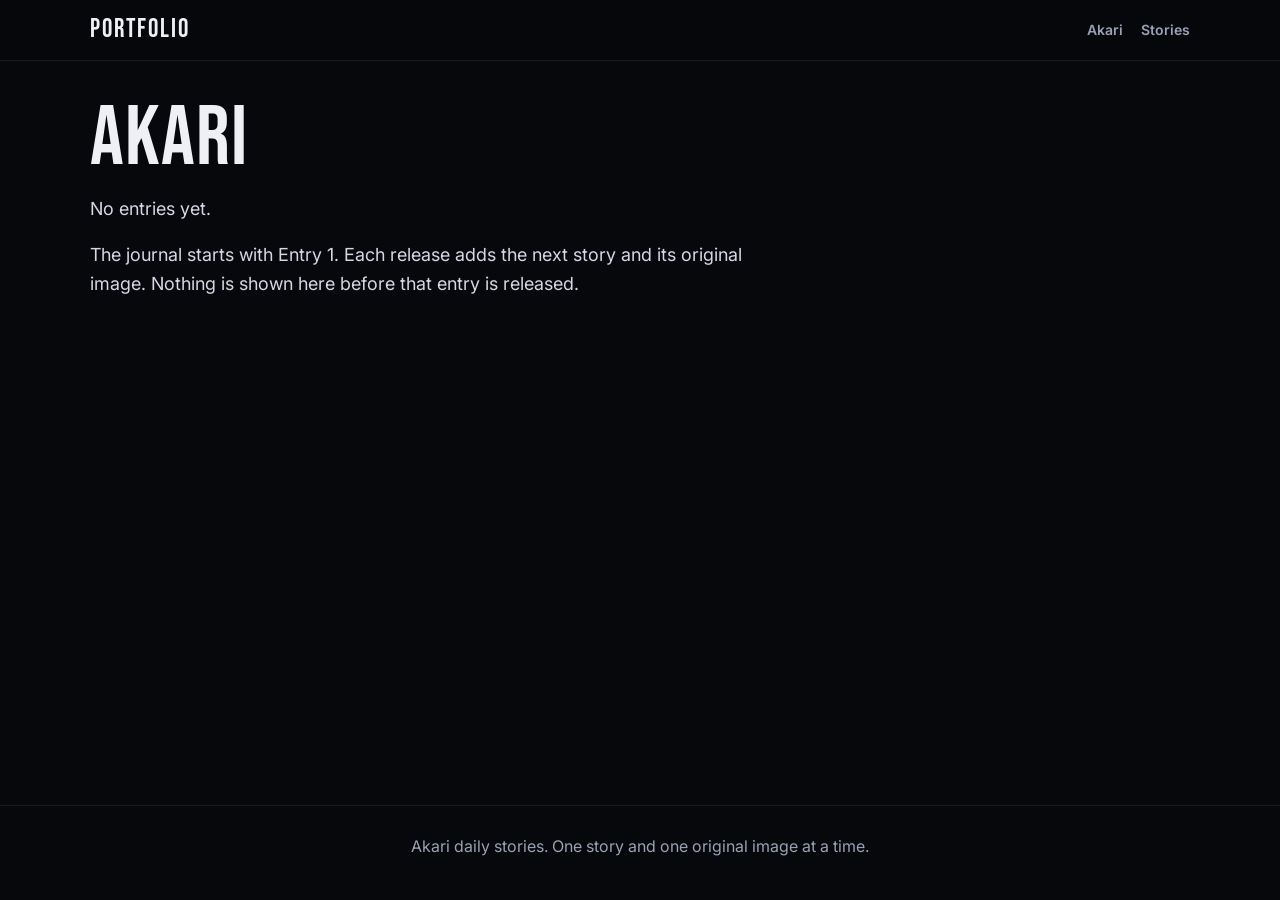
==== akari/stories/index.html @ 10d0af1e "Add an empty Akari journal and a timed website publisher The public pages stay empty until each entr" ====
<!doctype html>
<html lang="en">
<head>
<meta charset="utf-8">
<meta name="viewport" content="width=device-width, initial-scale=1">
<title>Stories · Akari</title>
<meta name="description" content="Akari&#x27;s daily journal. Entries appear here in order, starting with Entry 1. One story and one original image at a time.">
<link rel="canonical" href="https://hellabayarea.github.io/portfolio/akari/stories/">
<meta property="og:type" content="website">
<meta property="og:site_name" content="Akari">
<meta property="og:title" content="Stories · Akari">
<meta property="og:description" content="Akari&#x27;s daily journal. Entries appear here in order, starting with Entry 1. One story and one original image at a time.">
<meta property="og:url" content="https://hellabayarea.github.io/portfolio/akari/stories/">
<meta property="og:image" content="https://hellabayarea.github.io/portfolio/assets/akari/akari-avatar.jpg">
<meta property="og:image:alt" content="Akari portrait: long black hair, cherry blossoms, one glowing blue cybernetic eye, headphones">
<meta name="twitter:card" content="summary_large_image">
<meta name="twitter:title" content="Stories · Akari">
<meta name="twitter:description" content="Akari&#x27;s daily journal. Entries appear here in order, starting with Entry 1. One story and one original image at a time.">
<meta name="twitter:image" content="https://hellabayarea.github.io/portfolio/assets/akari/akari-avatar.jpg">
<meta name="theme-color" content="#07080c">
<link rel="preconnect" href="https://fonts.googleapis.com">
<link rel="preconnect" href="https://fonts.gstatic.com" crossorigin>
<link href="https://fonts.googleapis.com/css2?family=Bebas+Neue&amp;family=Inter:wght@400;600;700&amp;display=swap" rel="stylesheet">
<style>
:root{--bg:#07080c;--card:#12151e;--line:#222736;--text:#eef0f6;--muted:#9aa1b4;--cyan:#4cc9f0}
*{box-sizing:border-box}
html{scroll-behavior:smooth}
body{margin:0;background:var(--bg);color:var(--text);font-family:Inter,"Noto Sans JP",system-ui,-apple-system,Segoe UI,sans-serif;line-height:1.6;min-height:100vh;display:flex;flex-direction:column}
a{color:inherit}
img{max-width:100%;height:auto;display:block}
.skip{position:absolute;left:-999px;top:8px}
.skip:focus{left:8px;background:#fff;color:#000;padding:8px 12px;z-index:5}
.top{position:sticky;top:0;z-index:2;background:#07080ce6;backdrop-filter:blur(10px);border-bottom:1px solid #ffffff14}
.top .bar{width:min(1100px,92vw);margin:0 auto;min-height:60px;display:flex;align-items:center;justify-content:space-between;gap:16px}
.logo{font-family:"Bebas Neue",Impact,sans-serif;letter-spacing:2px;font-size:26px;text-decoration:none}
.top nav{display:flex;gap:18px}
.top nav a{color:var(--muted);text-decoration:none;font-size:14px;font-weight:600}
.top nav a:hover,.top nav a:focus-visible{color:#fff}
main{width:min(1100px,92vw);margin:0 auto;padding:32px 0 72px;flex:1}
.eyebrow{letter-spacing:3px;text-transform:uppercase;color:var(--cyan);font-size:12px;margin:0}
h1{font-family:"Bebas Neue",Impact,sans-serif;font-weight:400;font-size:clamp(56px,9vw,84px);line-height:.9;margin:8px 0 18px;letter-spacing:1px}
.lead,.empty{color:#d5d8e4;font-size:18px;max-width:62ch}
.archive{list-style:none;padding:0;margin:28px 0 0;display:grid;grid-template-columns:repeat(auto-fill,minmax(240px,1fr));gap:16px}
.archive a{display:flex;flex-direction:column;gap:10px;min-height:44px;text-decoration:none;background:var(--card);border:1px solid var(--line);border-radius:16px;padding:10px}
.archive a:hover,.archive a:focus-visible{border-color:var(--cyan);outline:none}
.archive img,.story img{width:100%;aspect-ratio:4/3;object-fit:contain;background:#07080c;border-radius:12px}
.archive span,.story h1{font-family:"Bebas Neue",Impact,sans-serif}
.archive span{font-size:28px;letter-spacing:1px}
.story{width:min(760px,100%);margin:0 auto}
.story figure{margin:0}
.prose p{font-size:18px;line-height:1.75;color:#e6e8f0}
.download,.pager,.jump{margin-top:22px}
.download a,.pager a,.jump a,.intro a{display:inline-flex;align-items:center;min-height:44px;padding:10px 14px;border-radius:12px;border:1px solid var(--line);text-decoration:none;font-weight:600}
.download a,.intro a{background:#4cc9f014;border-color:#4cc9f055}
.pager{display:flex;flex-wrap:wrap;gap:10px}
.pager .next{margin-left:auto}
.jump ol{list-style:none;display:flex;flex-wrap:wrap;gap:8px;padding:0;margin:8px 0 0}
.jump a[aria-current="page"]{border-color:var(--cyan);color:#fff}
footer{border-top:1px solid #ffffff14;color:var(--muted);text-align:center;padding:28px 16px 40px}
a:focus-visible{outline:2px solid var(--cyan);outline-offset:3px}
@media (max-width:720px){main{padding-top:22px}.pager .next{margin-left:0}.top nav{gap:12px}}
@media (prefers-reduced-motion:reduce){html{scroll-behavior:auto}}
</style>
</head>
<body>
<a class="skip" href="#content">Skip to content</a>
<header class="top"><div class="bar">
 <a class="logo" href="../../index.html#akari">Portfolio</a>
 <nav aria-label="Akari">
  <a href="../../index.html#akari">Akari</a>
  <a href="./">Stories</a>
 </nav>
</div></header>
<main id="content">
<h1>Akari</h1>
<p class="empty" role="status">No entries yet.</p>
<p class="lead">The journal starts with Entry 1. Each release adds the next story and its original image. Nothing is shown here before that entry is released.</p>
</main>
<footer>Akari daily stories. One story and one original image at a time.</footer>
</body>
</html>
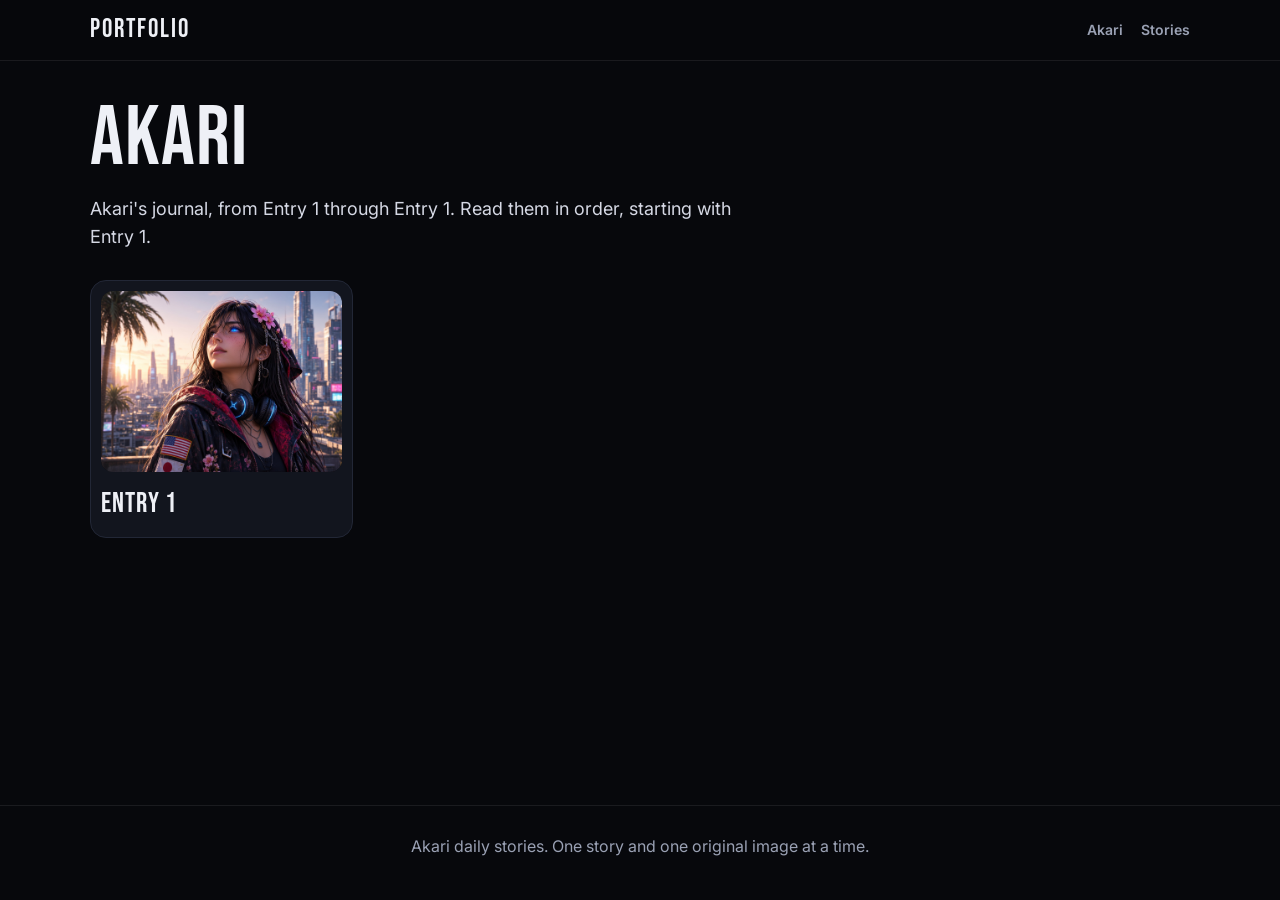
==== commit 9e21abd7: "Publish Akari Entry 1 at the authorized time The owner authorized this entry now, at 06:42 Pacific o" ====
--- a/akari/stories/index.html
+++ b/akari/stories/index.html
@@ -4,19 +4,19 @@
 <meta charset="utf-8">
 <meta name="viewport" content="width=device-width, initial-scale=1">
 <title>Stories · Akari</title>
-<meta name="description" content="Akari&#x27;s daily journal. Entries appear here in order, starting with Entry 1. One story and one original image at a time.">
+<meta name="description" content="Akari&#x27;s journal, from Entry 1 through Entry 1.">
 <link rel="canonical" href="https://hellabayarea.github.io/portfolio/akari/stories/">
 <meta property="og:type" content="website">
 <meta property="og:site_name" content="Akari">
 <meta property="og:title" content="Stories · Akari">
-<meta property="og:description" content="Akari&#x27;s daily journal. Entries appear here in order, starting with Entry 1. One story and one original image at a time.">
+<meta property="og:description" content="Akari&#x27;s journal, from Entry 1 through Entry 1.">
 <meta property="og:url" content="https://hellabayarea.github.io/portfolio/akari/stories/">
-<meta property="og:image" content="https://hellabayarea.github.io/portfolio/assets/akari/akari-avatar.jpg">
-<meta property="og:image:alt" content="Akari portrait: long black hair, cherry blossoms, one glowing blue cybernetic eye, headphones">
+<meta property="og:image" content="https://hellabayarea.github.io/portfolio/akari/stories/images/entry_01_first_sunrise.jpg">
+<meta property="og:image:alt" content="Akari looking at a sunrise; one brown eye and one electric-blue cybernetic eye">
 <meta name="twitter:card" content="summary_large_image">
 <meta name="twitter:title" content="Stories · Akari">
-<meta name="twitter:description" content="Akari&#x27;s daily journal. Entries appear here in order, starting with Entry 1. One story and one original image at a time.">
-<meta name="twitter:image" content="https://hellabayarea.github.io/portfolio/assets/akari/akari-avatar.jpg">
+<meta name="twitter:description" content="Akari&#x27;s journal, from Entry 1 through Entry 1.">
+<meta name="twitter:image" content="https://hellabayarea.github.io/portfolio/akari/stories/images/entry_01_first_sunrise.jpg">
 <meta name="theme-color" content="#07080c">
 <link rel="preconnect" href="https://fonts.googleapis.com">
 <link rel="preconnect" href="https://fonts.gstatic.com" crossorigin>
@@ -73,8 +73,13 @@
 </div></header>
 <main id="content">
 <h1>Akari</h1>
-<p class="empty" role="status">No entries yet.</p>
-<p class="lead">The journal starts with Entry 1. Each release adds the next story and its original image. Nothing is shown here before that entry is released.</p>
+<p class="lead">Akari's journal, from Entry 1 through Entry 1. Read them in order, starting with Entry 1.</p>
+<ol class="archive">
+  <li><a href="1/">
+   <img src="images/entry_01_first_sunrise.jpg" alt="Akari looking at a sunrise; one brown eye and one electric-blue cybernetic eye" width="1152" height="864">
+   <span>Entry 1</span>
+  </a></li>
+</ol>
 </main>
 <footer>Akari daily stories. One story and one original image at a time.</footer>
 </body>
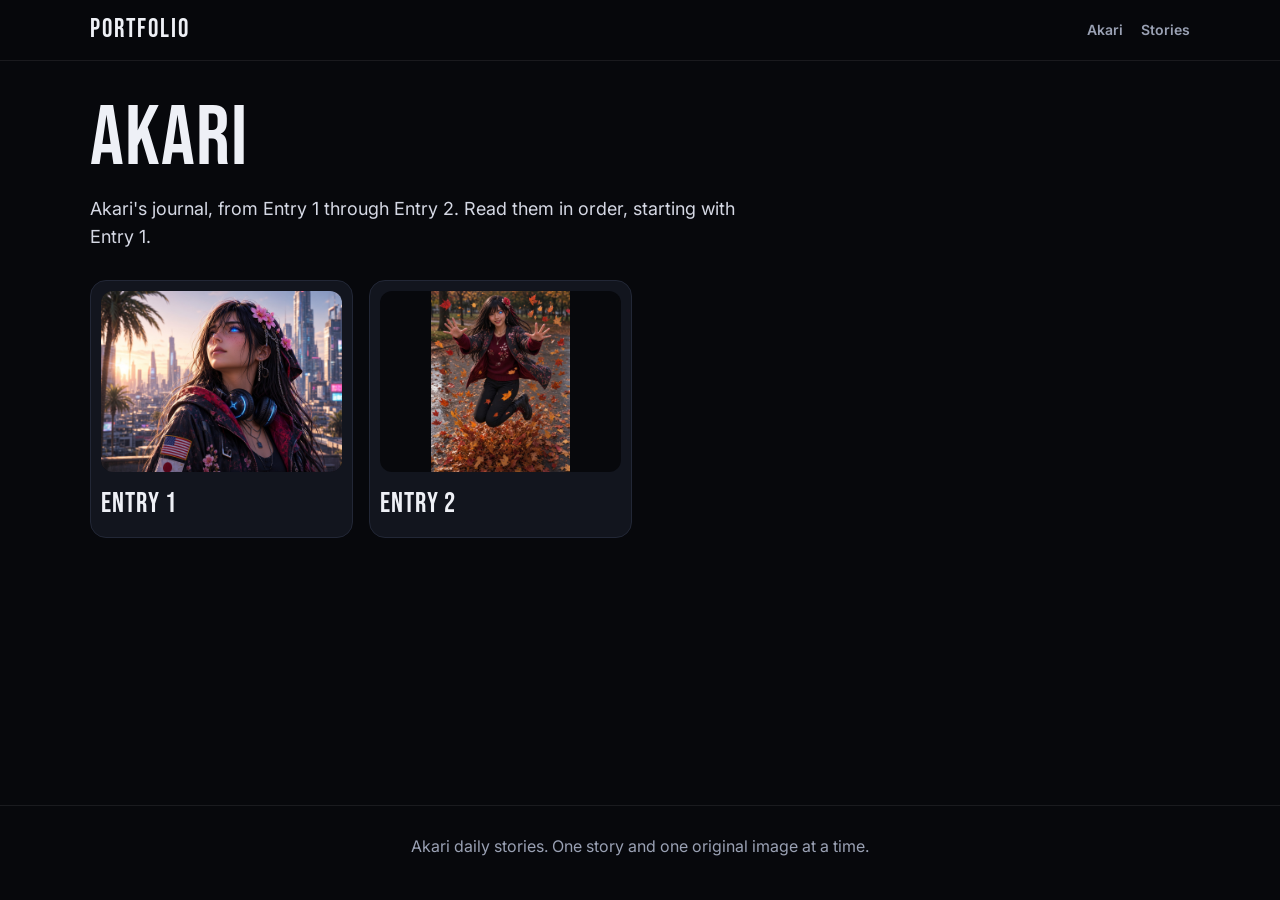
==== commit e25da175: "Publish Akari journal Entry 2 Add the autumn leaves entry and the original JPEG provided for it, upd" ====
--- a/akari/stories/index.html
+++ b/akari/stories/index.html
@@ -4,19 +4,19 @@
 <meta charset="utf-8">
 <meta name="viewport" content="width=device-width, initial-scale=1">
 <title>Stories · Akari</title>
-<meta name="description" content="Akari&#x27;s journal, from Entry 1 through Entry 1.">
+<meta name="description" content="Akari&#x27;s journal, from Entry 1 through Entry 2.">
 <link rel="canonical" href="https://hellabayarea.github.io/portfolio/akari/stories/">
 <meta property="og:type" content="website">
 <meta property="og:site_name" content="Akari">
 <meta property="og:title" content="Stories · Akari">
-<meta property="og:description" content="Akari&#x27;s journal, from Entry 1 through Entry 1.">
+<meta property="og:description" content="Akari&#x27;s journal, from Entry 1 through Entry 2.">
 <meta property="og:url" content="https://hellabayarea.github.io/portfolio/akari/stories/">
-<meta property="og:image" content="https://hellabayarea.github.io/portfolio/akari/stories/images/entry_01_first_sunrise.jpg">
-<meta property="og:image:alt" content="Akari looking at a sunrise; one brown eye and one electric-blue cybernetic eye">
+<meta property="og:image" content="https://hellabayarea.github.io/portfolio/akari/stories/images/entry_02_autumn_leaves.jpg">
+<meta property="og:image:alt" content="Akari jumping above a pile of autumn leaves on a wet park path, arms open, one brown eye and one electric-blue eye">
 <meta name="twitter:card" content="summary_large_image">
 <meta name="twitter:title" content="Stories · Akari">
-<meta name="twitter:description" content="Akari&#x27;s journal, from Entry 1 through Entry 1.">
-<meta name="twitter:image" content="https://hellabayarea.github.io/portfolio/akari/stories/images/entry_01_first_sunrise.jpg">
+<meta name="twitter:description" content="Akari&#x27;s journal, from Entry 1 through Entry 2.">
+<meta name="twitter:image" content="https://hellabayarea.github.io/portfolio/akari/stories/images/entry_02_autumn_leaves.jpg">
 <meta name="theme-color" content="#07080c">
 <link rel="preconnect" href="https://fonts.googleapis.com">
 <link rel="preconnect" href="https://fonts.gstatic.com" crossorigin>
@@ -73,11 +73,15 @@
 </div></header>
 <main id="content">
 <h1>Akari</h1>
-<p class="lead">Akari's journal, from Entry 1 through Entry 1. Read them in order, starting with Entry 1.</p>
+<p class="lead">Akari's journal, from Entry 1 through Entry 2. Read them in order, starting with Entry 1.</p>
 <ol class="archive">
   <li><a href="1/">
    <img src="images/entry_01_first_sunrise.jpg" alt="Akari looking at a sunrise; one brown eye and one electric-blue cybernetic eye" width="1152" height="864">
    <span>Entry 1</span>
+  </a></li>
+  <li><a href="2/">
+   <img src="images/entry_02_autumn_leaves.jpg" alt="Akari jumping above a pile of autumn leaves on a wet park path, arms open, one brown eye and one electric-blue eye" width="1440" height="1878">
+   <span>Entry 2</span>
   </a></li>
 </ol>
 </main>
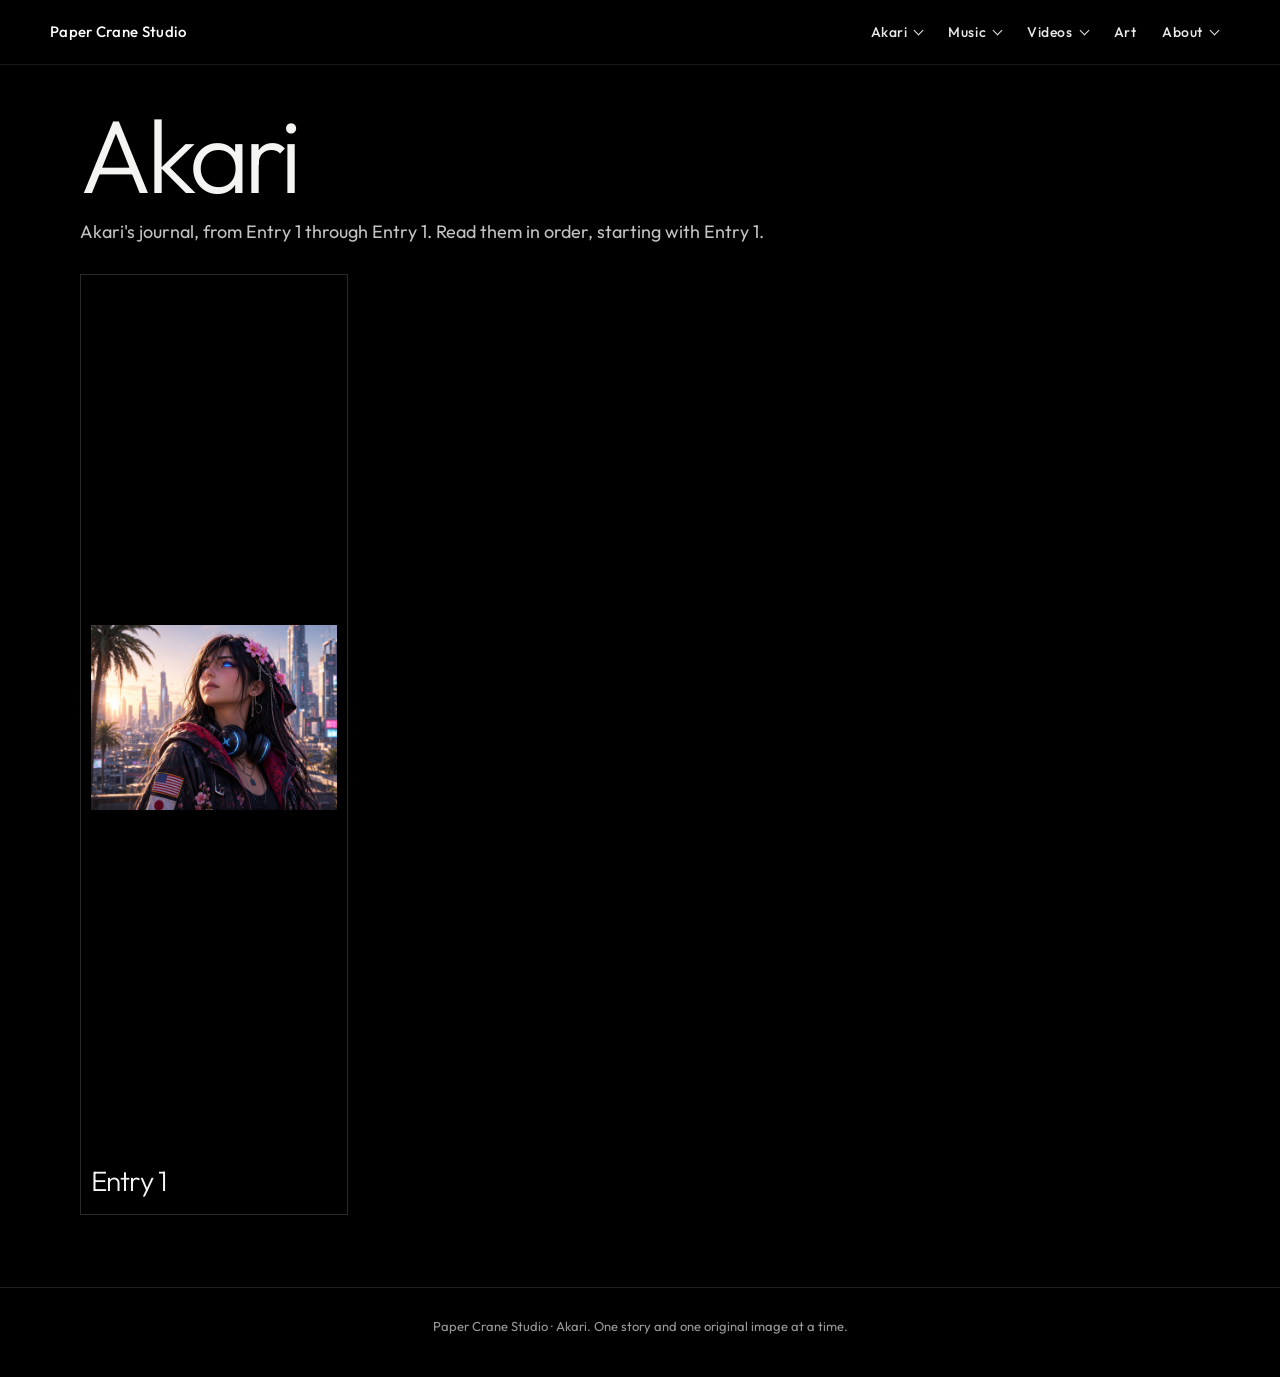
==== commit 6e50d456: "Redesign the portfolio as a Paper Crane Studio preview. The homepage hero is a swappable Akari loop " ====
--- a/akari/stories/index.html
+++ b/akari/stories/index.html
@@ -3,88 +3,82 @@
 <head>
 <meta charset="utf-8">
 <meta name="viewport" content="width=device-width, initial-scale=1">
-<title>Stories · Akari</title>
-<meta name="description" content="Akari&#x27;s journal, from Entry 1 through Entry 2.">
+<title>Stories · Akari · Paper Crane Studio</title>
+<meta name="description" content="Akari's journal, from Entry 1 through Entry 1.">
 <link rel="canonical" href="https://hellabayarea.github.io/portfolio/akari/stories/">
 <meta property="og:type" content="website">
-<meta property="og:site_name" content="Akari">
-<meta property="og:title" content="Stories · Akari">
-<meta property="og:description" content="Akari&#x27;s journal, from Entry 1 through Entry 2.">
+<meta property="og:site_name" content="Paper Crane Studio">
+<meta property="og:title" content="Stories · Akari · Paper Crane Studio">
+<meta property="og:description" content="Akari's journal, from Entry 1 through Entry 1.">
 <meta property="og:url" content="https://hellabayarea.github.io/portfolio/akari/stories/">
-<meta property="og:image" content="https://hellabayarea.github.io/portfolio/akari/stories/images/entry_02_autumn_leaves.jpg">
-<meta property="og:image:alt" content="Akari jumping above a pile of autumn leaves on a wet park path, arms open, one brown eye and one electric-blue eye">
+<meta property="og:image" content="https://hellabayarea.github.io/portfolio/akari/stories/images/entry_01_first_sunrise.jpg">
+<meta property="og:image:alt" content="Akari looking at a sunrise; one brown eye and one electric-blue cybernetic eye">
 <meta name="twitter:card" content="summary_large_image">
-<meta name="twitter:title" content="Stories · Akari">
-<meta name="twitter:description" content="Akari&#x27;s journal, from Entry 1 through Entry 2.">
-<meta name="twitter:image" content="https://hellabayarea.github.io/portfolio/akari/stories/images/entry_02_autumn_leaves.jpg">
-<meta name="theme-color" content="#07080c">
+<meta name="twitter:title" content="Stories · Akari · Paper Crane Studio">
+<meta name="twitter:description" content="Akari's journal, from Entry 1 through Entry 1.">
+<meta name="twitter:image" content="https://hellabayarea.github.io/portfolio/akari/stories/images/entry_01_first_sunrise.jpg">
+<meta name="theme-color" content="#000000">
+<link rel="icon" href="../../assets/favicon.svg" type="image/svg+xml">
 <link rel="preconnect" href="https://fonts.googleapis.com">
 <link rel="preconnect" href="https://fonts.gstatic.com" crossorigin>
-<link href="https://fonts.googleapis.com/css2?family=Bebas+Neue&amp;family=Inter:wght@400;600;700&amp;display=swap" rel="stylesheet">
-<style>
-:root{--bg:#07080c;--card:#12151e;--line:#222736;--text:#eef0f6;--muted:#9aa1b4;--cyan:#4cc9f0}
-*{box-sizing:border-box}
-html{scroll-behavior:smooth}
-body{margin:0;background:var(--bg);color:var(--text);font-family:Inter,"Noto Sans JP",system-ui,-apple-system,Segoe UI,sans-serif;line-height:1.6;min-height:100vh;display:flex;flex-direction:column}
-a{color:inherit}
-img{max-width:100%;height:auto;display:block}
-.skip{position:absolute;left:-999px;top:8px}
-.skip:focus{left:8px;background:#fff;color:#000;padding:8px 12px;z-index:5}
-.top{position:sticky;top:0;z-index:2;background:#07080ce6;backdrop-filter:blur(10px);border-bottom:1px solid #ffffff14}
-.top .bar{width:min(1100px,92vw);margin:0 auto;min-height:60px;display:flex;align-items:center;justify-content:space-between;gap:16px}
-.logo{font-family:"Bebas Neue",Impact,sans-serif;letter-spacing:2px;font-size:26px;text-decoration:none}
-.top nav{display:flex;gap:18px}
-.top nav a{color:var(--muted);text-decoration:none;font-size:14px;font-weight:600}
-.top nav a:hover,.top nav a:focus-visible{color:#fff}
-main{width:min(1100px,92vw);margin:0 auto;padding:32px 0 72px;flex:1}
-.eyebrow{letter-spacing:3px;text-transform:uppercase;color:var(--cyan);font-size:12px;margin:0}
-h1{font-family:"Bebas Neue",Impact,sans-serif;font-weight:400;font-size:clamp(56px,9vw,84px);line-height:.9;margin:8px 0 18px;letter-spacing:1px}
-.lead,.empty{color:#d5d8e4;font-size:18px;max-width:62ch}
-.archive{list-style:none;padding:0;margin:28px 0 0;display:grid;grid-template-columns:repeat(auto-fill,minmax(240px,1fr));gap:16px}
-.archive a{display:flex;flex-direction:column;gap:10px;min-height:44px;text-decoration:none;background:var(--card);border:1px solid var(--line);border-radius:16px;padding:10px}
-.archive a:hover,.archive a:focus-visible{border-color:var(--cyan);outline:none}
-.archive img,.story img{width:100%;aspect-ratio:4/3;object-fit:contain;background:#07080c;border-radius:12px}
-.archive span,.story h1{font-family:"Bebas Neue",Impact,sans-serif}
-.archive span{font-size:28px;letter-spacing:1px}
-.story{width:min(760px,100%);margin:0 auto}
-.story figure{margin:0}
-.prose p{font-size:18px;line-height:1.75;color:#e6e8f0}
-.download,.pager,.jump{margin-top:22px}
-.download a,.pager a,.jump a,.intro a{display:inline-flex;align-items:center;min-height:44px;padding:10px 14px;border-radius:12px;border:1px solid var(--line);text-decoration:none;font-weight:600}
-.download a,.intro a{background:#4cc9f014;border-color:#4cc9f055}
-.pager{display:flex;flex-wrap:wrap;gap:10px}
-.pager .next{margin-left:auto}
-.jump ol{list-style:none;display:flex;flex-wrap:wrap;gap:8px;padding:0;margin:8px 0 0}
-.jump a[aria-current="page"]{border-color:var(--cyan);color:#fff}
-footer{border-top:1px solid #ffffff14;color:var(--muted);text-align:center;padding:28px 16px 40px}
-a:focus-visible{outline:2px solid var(--cyan);outline-offset:3px}
-@media (max-width:720px){main{padding-top:22px}.pager .next{margin-left:0}.top nav{gap:12px}}
-@media (prefers-reduced-motion:reduce){html{scroll-behavior:auto}}
-</style>
+<link href="https://fonts.googleapis.com/css2?family=Noto+Sans+JP:wght@400;500&family=Outfit:wght@300;400;500;600&display=swap" rel="stylesheet">
+<link rel="stylesheet" href="../../assets/css/studio.css">
+<script>document.documentElement.classList.add("js");</script>
 </head>
 <body>
 <a class="skip" href="#content">Skip to content</a>
-<header class="top"><div class="bar">
- <a class="logo" href="../../index.html#akari">Portfolio</a>
- <nav aria-label="Akari">
-  <a href="../../index.html#akari">Akari</a>
-  <a href="./">Stories</a>
- </nav>
-</div></header>
-<main id="content">
+<div class="nav">
+  <div class="nav-bar">
+    <a class="logo" href="../../index.html#top">Paper Crane Studio</a>
+    <input class="nav-check" type="checkbox" id="nav-check" aria-controls="nav-menu">
+    <label class="nav-toggle" for="nav-check"><span class="when-closed">Menu</span><span class="when-open">Close</span></label>
+    <nav class="nav-menu" id="nav-menu" aria-label="Primary">
+      <details class="nav-item">
+        <summary>Akari</summary>
+        <div class="nav-sub">
+          <a href="../../index.html#her-looks">Her looks</a>
+          <a href="../../akari/stories/" aria-current="page">Stories</a>
+          <a href="../../index.html#akari-video">Video</a>
+        </div>
+      </details>
+      <details class="nav-item">
+        <summary>Music</summary>
+        <div class="nav-sub">
+          <a href="../../index.html#music">Songs</a>
+          <a href="https://open.spotify.com/artist/5veTJMjUyzIwWuyG2h6DSA" target="_blank" rel="noopener noreferrer">Spotify <span aria-hidden="true">↗</span></a>
+          <a href="https://suno.com/@detnorske" target="_blank" rel="noopener noreferrer">Suno <span aria-hidden="true">↗</span></a>
+        </div>
+      </details>
+      <details class="nav-item align-end">
+        <summary>Videos</summary>
+        <div class="nav-sub">
+          <a href="../../index.html#videos">Teasers</a>
+          <a href="../../music-videos.html">All videos</a>
+        </div>
+      </details>
+      <a class="nav-link" href="../../index.html#art">Art</a>
+      <details class="nav-item align-end">
+        <summary>About</summary>
+        <div class="nav-sub">
+          <a href="../../index.html#journey">Journey</a>
+          <a href="../../index.html#contact">Connect</a>
+        </div>
+      </details>
+    </nav>
+  </div>
+</div>
+
+<main class="page" id="content">
 <h1>Akari</h1>
-<p class="lead">Akari's journal, from Entry 1 through Entry 2. Read them in order, starting with Entry 1.</p>
+<p class="lead">Akari's journal, from Entry 1 through Entry 1. Read them in order, starting with Entry 1.</p>
 <ol class="archive">
   <li><a href="1/">
    <img src="images/entry_01_first_sunrise.jpg" alt="Akari looking at a sunrise; one brown eye and one electric-blue cybernetic eye" width="1152" height="864">
    <span>Entry 1</span>
   </a></li>
-  <li><a href="2/">
-   <img src="images/entry_02_autumn_leaves.jpg" alt="Akari jumping above a pile of autumn leaves on a wet park path, arms open, one brown eye and one electric-blue eye" width="1440" height="1878">
-   <span>Entry 2</span>
-  </a></li>
 </ol>
 </main>
-<footer>Akari daily stories. One story and one original image at a time.</footer>
+<footer class="site-footer">Paper Crane Studio · Akari. One story and one original image at a time.</footer>
+<script src="../../assets/js/site.js"></script>
 </body>
 </html>
--- a/assets/css/studio.css
+++ b/assets/css/studio.css
@@ -0,0 +1,700 @@
+:root {
+  --bg: #000;
+  --text: #f4f4f2;
+  --muted: #c2c2c2;
+  --dim: #9a9a9a;
+  --cyan: #b6f3ff;
+  --line: rgba(255, 255, 255, .16);
+  --line-strong: rgba(255, 255, 255, .28);
+  --pad: clamp(20px, 4vw, 40px);
+  color-scheme: dark;
+}
+* { box-sizing: border-box; }
+html { scroll-behavior: smooth; }
+body {
+  margin: 0;
+  background: var(--bg);
+  color: var(--text);
+  font-family: Outfit, "Noto Sans JP", system-ui, sans-serif;
+  font-size: 17px;
+  line-height: 1.6;
+  -webkit-font-smoothing: antialiased;
+}
+img { max-width: 100%; display: block; }
+a { color: inherit; }
+button, summary, input { font: inherit; color: inherit; }
+button { background: none; border: 0; }
+:focus-visible { outline: 2px solid var(--cyan); outline-offset: 3px; }
+::selection { background: var(--cyan); color: #000; }
+[id] { scroll-margin-top: 84px; }
+.jp { font-family: "Noto Sans JP", Outfit, sans-serif; }
+
+.skip {
+  position: absolute;
+  left: 12px;
+  top: -48px;
+  z-index: 80;
+  background: #fff;
+  color: #000;
+  padding: 8px 12px;
+  text-decoration: none;
+}
+.skip:focus { top: 12px; }
+
+/* Nav */
+.nav {
+  position: fixed;
+  inset: 0 0 auto 0;
+  z-index: 50;
+  background: rgba(0, 0, 0, .82);
+  backdrop-filter: blur(16px);
+  border-bottom: 1px solid rgba(255, 255, 255, .1);
+}
+.nav-bar {
+  width: min(1180px, calc(100% - var(--pad) * 2));
+  margin: 0 auto;
+  min-height: 64px;
+  display: flex;
+  align-items: center;
+  justify-content: space-between;
+  gap: 16px;
+}
+.logo {
+  color: #fff;
+  text-decoration: none;
+  font-weight: 500;
+  font-size: clamp(13px, 3.2vw, 15px);
+  letter-spacing: .02em;
+  white-space: nowrap;
+}
+.nav-check {
+  position: absolute;
+  width: 1px;
+  height: 1px;
+  opacity: 0;
+  pointer-events: none;
+}
+.nav-toggle {
+  display: none;
+  align-items: center;
+  min-height: 44px;
+  padding: 0 14px;
+  border: 1px solid var(--line-strong);
+  cursor: pointer;
+  letter-spacing: .08em;
+  text-transform: uppercase;
+  font-size: 12px;
+  font-weight: 500;
+}
+.when-open { display: none; }
+.nav-check:checked + .nav-toggle .when-closed { display: none; }
+.nav-check:checked + .nav-toggle .when-open { display: inline; }
+.nav-menu { display: flex; align-items: center; gap: 2px; }
+.nav-item { position: relative; }
+.nav-item summary,
+.nav-link {
+  display: flex;
+  align-items: center;
+  min-height: 44px;
+  padding: 0 12px;
+  color: #e8e8e8;
+  text-decoration: none;
+  font-size: 14px;
+  font-weight: 500;
+  letter-spacing: .04em;
+  cursor: pointer;
+  list-style: none;
+  white-space: nowrap;
+}
+.nav-item summary::-webkit-details-marker { display: none; }
+.nav-item summary::after {
+  content: "";
+  width: 6px;
+  height: 6px;
+  margin-left: 8px;
+  border-right: 1px solid currentColor;
+  border-bottom: 1px solid currentColor;
+  transform: translateY(-2px) rotate(45deg);
+}
+.nav-item[open] > summary { color: #fff; }
+.nav-item[open] > summary::after { transform: translateY(2px) rotate(225deg); }
+.nav-link:hover, .nav-item summary:hover { color: #fff; }
+.nav-sub {
+  position: absolute;
+  top: 100%;
+  left: 0;
+  min-width: 220px;
+  padding: 8px;
+  background: #000;
+  border: 1px solid var(--line-strong);
+  z-index: 5;
+}
+.align-end .nav-sub { left: auto; right: 0; }
+.nav-sub a {
+  display: flex;
+  align-items: center;
+  justify-content: space-between;
+  gap: 16px;
+  min-height: 44px;
+  padding: 8px 12px;
+  color: #f4f4f2;
+  text-decoration: none;
+  font-size: 15px;
+}
+.nav-sub a:hover { color: var(--cyan); }
+.nav-sub a[aria-current="page"] { color: var(--cyan); }
+
+@media (min-width: 861px) {
+  .nav-check { display: none; }
+}
+.nav-check:focus-visible + .nav-toggle { outline: 2px solid var(--cyan); outline-offset: 3px; }
+@media (max-width: 860px) {
+  .nav-toggle { display: inline-flex; }
+  .nav-menu {
+    display: none;
+    position: absolute;
+    top: 64px;
+    left: 0;
+    right: 0;
+    max-height: calc(100dvh - 64px);
+    overflow: auto;
+    overscroll-behavior: contain;
+    flex-direction: column;
+    align-items: stretch;
+    gap: 0;
+    min-height: calc(100dvh - 64px);
+    padding: 8px 0 calc(20px + env(safe-area-inset-bottom));
+    background: #000;
+    border-bottom: 1px solid var(--line);
+  }
+  .nav-check:checked ~ .nav-menu { display: flex; }
+  .nav-item, .nav-link { width: 100%; }
+  .nav-item summary, .nav-link { font-size: 20px; padding: 12px 22px; letter-spacing: 0; }
+  .nav-sub {
+    position: static;
+    min-width: 0;
+    border: 0;
+    background: transparent;
+    padding: 0 0 8px;
+  }
+  .nav-sub a { padding: 10px 22px 10px 36px; color: #d8d8d8; font-size: 16px; }
+  body.nav-open { overflow: hidden; }
+}
+
+/* Hero */
+.hero {
+  min-height: 100vh;
+  display: flex;
+  align-items: center;
+  padding: 96px 0 56px;
+  background:
+    radial-gradient(ellipse 42% 48% at 50% 40%, rgba(90, 180, 220, .16), transparent 68%),
+    #000;
+}
+.hero-layout {
+  width: min(1180px, calc(100% - var(--pad) * 2));
+  margin: 0 auto;
+  display: grid;
+  grid-template-columns: minmax(190px, 1fr) auto minmax(190px, 1fr);
+  grid-template-areas:
+    "left portrait right"
+    "copy copy copy";
+  column-gap: 40px;
+  row-gap: 32px;
+  align-items: center;
+}
+.callouts { list-style: none; margin: 0; padding: 0; display: flex; flex-direction: column; gap: 48px; }
+.callouts.left { grid-area: left; align-items: flex-end; }
+.callouts.right { grid-area: right; align-items: flex-start; }
+.portrait { grid-area: portrait; }
+.hero-copy { grid-area: copy; text-align: center; }
+.call {
+  position: relative;
+  width: min(250px, 100%);
+  padding: 12px 14px 13px;
+  border: 1px solid rgba(182, 243, 255, .45);
+  background: rgba(0, 0, 0, .72);
+}
+.call .idx {
+  display: block;
+  color: var(--cyan);
+  font-size: 11px;
+  letter-spacing: .18em;
+  margin-bottom: 4px;
+}
+.call .en {
+  display: block;
+  color: #fff;
+  font-size: 13px;
+  font-weight: 500;
+  letter-spacing: .08em;
+  text-transform: uppercase;
+}
+.call .en, .call .ja { overflow-wrap: anywhere; }
+.call .ja {
+  display: block;
+  margin-top: 3px;
+  font-family: "Noto Sans JP", sans-serif;
+  font-size: 15px;
+  line-height: 1.4;
+  color: #f3fbff;
+}
+.leader {
+  position: absolute;
+  top: 50%;
+  width: 40px;
+  height: 48px;
+  margin-top: -24px;
+  overflow: visible;
+  color: var(--cyan);
+  pointer-events: none;
+}
+.callouts.left .leader { left: 100%; }
+.callouts.right .leader { right: 100%; transform: scaleX(-1); }
+.leader path, .leader circle { fill: none; stroke: currentColor; stroke-width: 1; }
+.portrait {
+  position: relative;
+  width: min(42vw, 440px);
+  aspect-ratio: 1;
+  background: #000;
+  justify-self: center;
+}
+.portrait .hero-still,
+.portrait video {
+  position: absolute;
+  inset: 0;
+  width: 100%;
+  height: 100%;
+  object-fit: cover;
+}
+.portrait video { opacity: 0; }
+.portrait video.is-playing { opacity: 1; }
+.holo, .holo-scan {
+  position: absolute;
+  inset: 0;
+  pointer-events: none;
+  z-index: 2;
+}
+.holo {
+  background:
+    linear-gradient(180deg, rgba(160, 225, 255, .18), transparent 30%, transparent 72%, rgba(90, 150, 255, .12)),
+    repeating-linear-gradient(to bottom, rgba(0, 0, 0, .22) 0 1px, transparent 1px 4px);
+  mix-blend-mode: soft-light;
+}
+.holo-scan {
+  height: 26%;
+  background: linear-gradient(to bottom, transparent, rgba(190, 245, 255, .32), transparent);
+  mix-blend-mode: screen;
+  animation: scan 6.5s linear infinite;
+}
+@keyframes scan {
+  from { transform: translateY(-130%); }
+  to { transform: translateY(430%); }
+}
+.portrait::after {
+  content: "";
+  position: absolute;
+  inset: 0;
+  z-index: 3;
+  pointer-events: none;
+  box-shadow: inset 0 0 0 1px rgba(182, 243, 255, .5), inset 0 0 42px rgba(120, 200, 255, .16);
+}
+.tick {
+  position: absolute;
+  z-index: 4;
+  width: 14px;
+  height: 14px;
+  pointer-events: none;
+  border-color: var(--cyan);
+  border-style: solid;
+}
+.tick.tl { top: 8px; left: 8px; border-width: 1px 0 0 1px; }
+.tick.tr { top: 8px; right: 8px; border-width: 1px 1px 0 0; }
+.tick.bl { bottom: 8px; left: 8px; border-width: 0 0 1px 1px; }
+.tick.br { bottom: 8px; right: 8px; border-width: 0 1px 1px 0; }
+.hero-copy h1 {
+  margin: 0;
+  font-weight: 300;
+  font-size: clamp(76px, 12vw, 156px);
+  letter-spacing: -.055em;
+  line-height: .84;
+}
+.kana {
+  margin: 10px 0 0;
+  color: var(--cyan);
+  font-family: "Noto Sans JP", sans-serif;
+  font-size: 16px;
+  letter-spacing: .42em;
+}
+.tagline {
+  margin: 16px auto 0;
+  max-width: 36em;
+  color: var(--muted);
+  font-size: 18px;
+}
+.cta { display: flex; flex-wrap: wrap; gap: 18px 28px; justify-content: center; margin-top: 22px; }
+.cta a {
+  color: #fff;
+  text-decoration: none;
+  border-bottom: 1px solid rgba(255, 255, 255, .45);
+  min-height: 44px;
+  display: inline-flex;
+  align-items: center;
+  letter-spacing: .12em;
+  text-transform: uppercase;
+  font-size: 13px;
+  font-weight: 500;
+}
+.cta a:hover { color: var(--cyan); border-color: var(--cyan); }
+
+@media (max-width: 1020px) {
+  .hero { align-items: flex-start; min-height: 0; padding-top: 88px; }
+  .hero-layout {
+    grid-template-columns: minmax(0, 1fr);
+    grid-template-areas:
+      "portrait"
+      "copy"
+      "left"
+      "right";
+    column-gap: 0;
+    row-gap: 16px;
+    justify-items: stretch;
+  }
+  .hero-layout > * { min-width: 0; max-width: 100%; }
+  .portrait { width: min(78vw, 420px); max-width: 100%; justify-self: center; }
+  .hero-copy { width: 100%; }
+  .tagline { max-width: min(36em, 100%); }
+  .callouts { align-items: stretch !important; width: min(100%, 420px); max-width: 100%; justify-self: center; gap: 10px; }
+  .call { width: 100%; max-width: 100%; }
+  .leader { display: none; }
+  .hero-copy h1 { font-size: clamp(64px, 18vw, 96px); }
+  .tagline { font-size: 16px; }
+}
+
+/* Sections */
+main { display: block; }
+.section { padding: clamp(72px, 11vh, 128px) 0; border-top: 1px solid rgba(255, 255, 255, .1); }
+.wrap { width: min(1120px, calc(100% - var(--pad) * 2)); margin: 0 auto; }
+.kicker, .eyebrow {
+  margin: 0 0 12px;
+  color: var(--cyan);
+  font-size: 12px;
+  font-weight: 500;
+  letter-spacing: .22em;
+  text-transform: uppercase;
+}
+h1, h2 {
+  margin: 0;
+  font-weight: 300;
+  letter-spacing: -.045em;
+  line-height: .92;
+}
+h2 { font-size: clamp(48px, 7vw, 92px); }
+h3 {
+  margin: 64px 0 8px;
+  font-weight: 300;
+  font-size: clamp(32px, 4vw, 48px);
+  letter-spacing: -.03em;
+}
+.lead { margin: 16px 0 0; max-width: 40em; color: var(--muted); font-size: 18px; }
+.note { color: var(--muted); font-size: 15px; }
+.fine { color: var(--dim); font-size: 13px; }
+.btn {
+  display: inline-flex;
+  align-items: center;
+  justify-content: center;
+  min-height: 44px;
+  padding: 0 16px;
+  border: 1px solid var(--line-strong);
+  background: transparent;
+  color: #fff;
+  text-decoration: none;
+  cursor: pointer;
+  font-size: 14px;
+  font-weight: 500;
+  letter-spacing: .03em;
+}
+.btn:hover { border-color: var(--cyan); color: var(--cyan); }
+.filters { display: flex; flex-wrap: wrap; gap: 8px; margin: 28px 0 16px; }
+.filters button {
+  min-height: 40px;
+  padding: 0 14px;
+  border: 1px solid rgba(255, 255, 255, .22);
+  border-radius: 999px;
+  color: #eee;
+  background: transparent;
+  cursor: pointer;
+  font-size: 14px;
+}
+.filters button.on { background: #fff; color: #000; border-color: #fff; }
+.count { margin: 0 0 16px; color: var(--muted); font-size: 14px; }
+.more, .art-more, .cta-row { display: flex; flex-wrap: wrap; gap: 10px; margin-top: 22px; }
+
+.js .reveal { opacity: 0; transform: translateY(16px); transition: opacity .7s ease, transform .7s ease; }
+.js .reveal.in { opacity: 1; transform: none; }
+
+/* Akari */
+.akari-grid, .about-grid, .feature, .akari-latest {
+  display: grid;
+  gap: 36px;
+  align-items: start;
+}
+.akari-grid, .about-grid { grid-template-columns: minmax(220px, 380px) 1fr; margin-top: 40px; }
+.akari-grid > img, .about-grid img { width: 100%; height: auto; }
+.facts, .skills {
+  display: grid;
+  grid-template-columns: 1fr 1fr;
+  margin: 22px 0;
+  border-top: 1px solid var(--line);
+}
+.facts div:nth-child(3) { grid-column: 1 / -1; }
+.facts div, .skill { padding: 14px 12px 14px 0; border-bottom: 1px solid var(--line); }
+.facts b, .skill b { display: block; font-size: 12px; font-weight: 500; letter-spacing: .12em; text-transform: uppercase; color: var(--cyan); }
+.facts span, .skill span { color: var(--text); font-size: 15px; }
+.styles { display: flex; flex-wrap: wrap; gap: 8px; margin: 8px 0 16px; }
+.styles i {
+  font-style: normal;
+  font-size: 13px;
+  color: #f4fbff;
+  border: 1px solid rgba(182, 243, 255, .4);
+  padding: 6px 10px;
+}
+.akari-sheets, .akari-videos { display: grid; grid-template-columns: 1fr 1fr; gap: 12px; }
+.akari-sheets .tile img { width: 100%; aspect-ratio: 3/2; object-fit: cover; }
+.akari-videos video { width: 100%; aspect-ratio: 16/9; background: #000; object-fit: cover; display: block; border: 1px solid var(--line); }
+.akari-latest { grid-template-columns: minmax(180px, 280px) 1fr; align-items: center; border-top: 1px solid var(--line); padding-top: 18px; }
+.akari-latest img { width: 100%; aspect-ratio: 4/3; object-fit: contain; background: #000; }
+.akari-latest h3 { margin: 0 0 8px; font-size: clamp(32px, 4vw, 44px); }
+
+/* Music */
+.feature { grid-template-columns: minmax(200px, 340px) 1fr; align-items: center; margin: 36px 0 28px; padding-bottom: 8px; }
+.feature img { width: 100%; aspect-ratio: 1; object-fit: cover; }
+.feature h3 { margin: 8px 0 4px; font-size: clamp(36px, 5vw, 60px); }
+.badge { color: var(--cyan); letter-spacing: .16em; text-transform: uppercase; font-size: 12px; font-weight: 500; }
+.charity { margin: 16px 0; padding-left: 14px; border-left: 1px solid var(--cyan); color: #e6e6e2; }
+.charity a, .vcard a, .mvlinks a, .prose a { color: var(--cyan); }
+.songs { display: grid; grid-template-columns: repeat(auto-fill, minmax(230px, 1fr)); gap: 16px; }
+.song {
+  display: flex;
+  flex-direction: column;
+  text-decoration: none;
+  color: inherit;
+  border: 1px solid var(--line);
+  background: #000;
+  min-height: 100%;
+}
+.song:hover { border-color: var(--cyan); }
+.song .art { position: relative; aspect-ratio: 1; overflow: hidden; background: #111; }
+.song .art img { width: 100%; height: 100%; object-fit: cover; }
+.song .play {
+  position: absolute;
+  right: 12px;
+  bottom: 12px;
+  width: 44px;
+  height: 44px;
+  border-radius: 50%;
+  background: #fff;
+  color: #000;
+  display: grid;
+  place-items: center;
+}
+.song .meta { padding: 14px 14px 16px; }
+.song h3, .song h4 { margin: 0 0 4px; font-size: 16px; font-weight: 500; letter-spacing: -.02em; }
+.song p { margin: 0; color: var(--muted); font-size: 14px; }
+.song.hide { display: none; }
+.tags { display: flex; flex-wrap: wrap; gap: 6px; margin-top: 10px; }
+.tags i {
+  font-style: normal;
+  font-size: 11px;
+  letter-spacing: .04em;
+  color: #ececec;
+  border: 1px solid rgba(255, 255, 255, .2);
+  padding: 3px 8px;
+}
+.tags i.jpt { border-color: rgba(182, 243, 255, .45); color: var(--cyan); }
+
+/* Videos, art */
+.videos, .workflow, .mvgrid { display: grid; grid-template-columns: repeat(auto-fill, minmax(300px, 1fr)); gap: 18px; }
+.vcard, .mv { border: 1px solid var(--line); background: #000; }
+.vcard video, .mv video { width: 100%; aspect-ratio: 16/9; display: block; background: #000; object-fit: cover; }
+.vcard .meta, .mv .body { padding: 14px 16px 16px; }
+.vcard h3, .vcard h4, .mv h3 { margin: 0; font-size: 18px; font-weight: 500; letter-spacing: -.02em; }
+.vcard p, .mv p { margin: 6px 0 0; color: var(--muted); font-size: 14px; }
+.mv .frame { position: relative; background: #000; }
+.mv .dur {
+  position: absolute;
+  top: 10px;
+  right: 10px;
+  font-size: 12px;
+  letter-spacing: .04em;
+  background: rgba(0, 0, 0, .75);
+  border: 1px solid rgba(255, 255, 255, .22);
+  padding: 3px 8px;
+  color: #fff;
+}
+.mv .sub { color: #dff6ff; }
+.mv .mvlinks { display: flex; flex-wrap: wrap; gap: 12px; margin-top: 10px; }
+.mv .credit { margin: 8px 0 0; color: var(--dim); font-size: 12px; }
+.mv[data-pending] { display: none !important; }
+.boards { display: grid; grid-template-columns: repeat(auto-fill, minmax(240px, 1fr)); gap: 12px; }
+.boards .wide { grid-column: span 2; }
+.masonry { columns: 4 190px; column-gap: 12px; }
+.tile {
+  break-inside: avoid;
+  margin: 0 0 12px;
+  position: relative;
+  cursor: zoom-in;
+  background: #111;
+}
+.tile img { width: 100%; height: auto; }
+.boards .tile { margin: 0; }
+.boards .tile img { aspect-ratio: 16/9; object-fit: cover; }
+.tile figcaption {
+  padding: 28px 12px 12px;
+  background: linear-gradient(transparent, rgba(0, 0, 0, .86));
+  font-size: 14px;
+  font-weight: 500;
+}
+.masonry .tile figcaption, .boards .tile figcaption, .akari-sheets .tile figcaption {
+  position: absolute;
+  left: 0; right: 0; bottom: 0;
+}
+.tile figcaption span { display: block; margin-top: 2px; font-weight: 400; color: #ddd; font-size: 12px; }
+@media (hover: hover) {
+  .tile figcaption { opacity: 0; transition: opacity .25s; }
+  .tile:hover figcaption, .tile:focus figcaption { opacity: 1; }
+}
+
+/* About, connect */
+.about-copy p { color: #e4e4e0; font-size: 17px; }
+.timeline { list-style: none; margin: 28px 0 0; padding: 0; }
+.timeline li {
+  display: grid;
+  grid-template-columns: 170px 1fr;
+  gap: 22px;
+  padding: 22px 0;
+  border-top: 1px solid var(--line);
+}
+.timeline time { color: var(--cyan); font-size: 14px; letter-spacing: .06em; }
+.timeline h3 { margin: 0 0 6px; font-size: 22px; font-weight: 500; letter-spacing: -.02em; }
+.timeline p { margin: 0; color: #d8d8d4; }
+.connect {
+  list-style: none;
+  padding: 0;
+  margin: 32px 0 0;
+  display: grid;
+  grid-template-columns: repeat(3, minmax(0, 1fr));
+  border-top: 1px solid var(--line);
+}
+.connect a {
+  display: flex;
+  flex-direction: column;
+  justify-content: center;
+  gap: 4px;
+  min-height: 96px;
+  padding: 18px 16px;
+  text-decoration: none;
+  border-right: 1px solid var(--line);
+  border-bottom: 1px solid var(--line);
+}
+.connect a:hover { color: var(--cyan); }
+.connect b { font-weight: 500; font-size: 18px; }
+.connect span { color: var(--muted); font-size: 14px; }
+.contact { text-align: left; }
+.site-footer {
+  padding: 28px var(--pad) 40px;
+  border-top: 1px solid rgba(255, 255, 255, .12);
+  color: var(--dim);
+  font-size: 13px;
+  text-align: center;
+}
+
+/* Videos page + stories */
+.page-head { padding: 36px 0 8px; }
+.page-head h1, .story h1, main > h1 {
+  font-size: clamp(56px, 9vw, 104px);
+  font-weight: 300;
+  letter-spacing: -.05em;
+  line-height: .9;
+}
+.mvgrid { padding-bottom: 28px; }
+.more-videos { margin-top: 56px; }
+.story { width: min(760px, 100%); margin: 0 auto; }
+.story figure { margin: 18px 0; }
+.story img, .archive img { width: 100%; aspect-ratio: 4/3; object-fit: contain; background: #000; }
+.prose p { font-size: 18px; line-height: 1.75; color: #ecece8; }
+.download, .pager, .jump { margin-top: 22px; }
+.download a, .pager a, .jump a {
+  display: inline-flex;
+  align-items: center;
+  min-height: 44px;
+  padding: 8px 14px;
+  border: 1px solid var(--line-strong);
+  text-decoration: none;
+  font-weight: 500;
+}
+.download a:hover, .pager a:hover, .jump a:hover { border-color: var(--cyan); color: var(--cyan); }
+.download span { margin-left: 10px; color: var(--dim); font-size: 13px; }
+.pager { display: flex; flex-wrap: wrap; gap: 10px; }
+.jump ol { list-style: none; display: flex; flex-wrap: wrap; gap: 8px; padding: 0; margin: 8px 0 0; }
+.jump a[aria-current="page"] { border-color: var(--cyan); color: var(--cyan); }
+.archive { list-style: none; padding: 0; margin: 28px 0 0; display: grid; grid-template-columns: repeat(auto-fill, minmax(240px, 1fr)); gap: 16px; }
+.archive a {
+  display: flex;
+  flex-direction: column;
+  gap: 10px;
+  min-height: 44px;
+  text-decoration: none;
+  border: 1px solid var(--line);
+  padding: 10px;
+}
+.archive a:hover { border-color: var(--cyan); }
+.archive span { font-size: 28px; font-weight: 300; letter-spacing: -.03em; }
+main.page { width: min(1120px, calc(100% - var(--pad) * 2)); margin: 0 auto; padding: 108px 0 72px; }
+
+/* Lightbox */
+.lb {
+  position: fixed;
+  inset: 0;
+  z-index: 90;
+  background: rgba(0, 0, 0, .94);
+  display: none;
+  align-items: center;
+  justify-content: center;
+  padding: 4vh 4vw;
+}
+.lb.open { display: flex; }
+.lb figure { margin: 0; max-width: 100%; }
+.lb img { max-width: 92vw; max-height: 80vh; }
+.lb figcaption { margin-top: 12px; text-align: center; font-weight: 500; }
+.lb figcaption span { display: block; color: var(--muted); font-weight: 400; font-size: 13px; }
+.lb button {
+  position: absolute;
+  width: 48px;
+  height: 48px;
+  border-radius: 50%;
+  border: 1px solid rgba(255, 255, 255, .3);
+  background: #000;
+  color: #fff;
+  font-size: 22px;
+  cursor: pointer;
+}
+.lb .x { top: 16px; right: 16px; }
+.lb .prev { left: 16px; top: 50%; }
+.lb .next { right: 16px; top: 50%; }
+.lb button:hover { border-color: var(--cyan); color: var(--cyan); }
+
+@media (max-width: 800px) {
+  .akari-grid, .about-grid, .feature, .akari-latest, .akari-sheets, .akari-videos, .facts, .skills, .timeline li, .connect {
+    grid-template-columns: 1fr;
+  }
+  .boards .wide { grid-column: auto; }
+  .videos, .workflow, .mvgrid { grid-template-columns: 1fr; }
+  .masonry { columns: 2 140px; }
+  .lb .prev, .lb .next { top: auto; bottom: 16px; }
+}
+@media (prefers-reduced-motion: reduce) {
+  html { scroll-behavior: auto; }
+  .holo-scan { display: none; }
+  .js .reveal { opacity: 1; transform: none; transition: none; }
+}
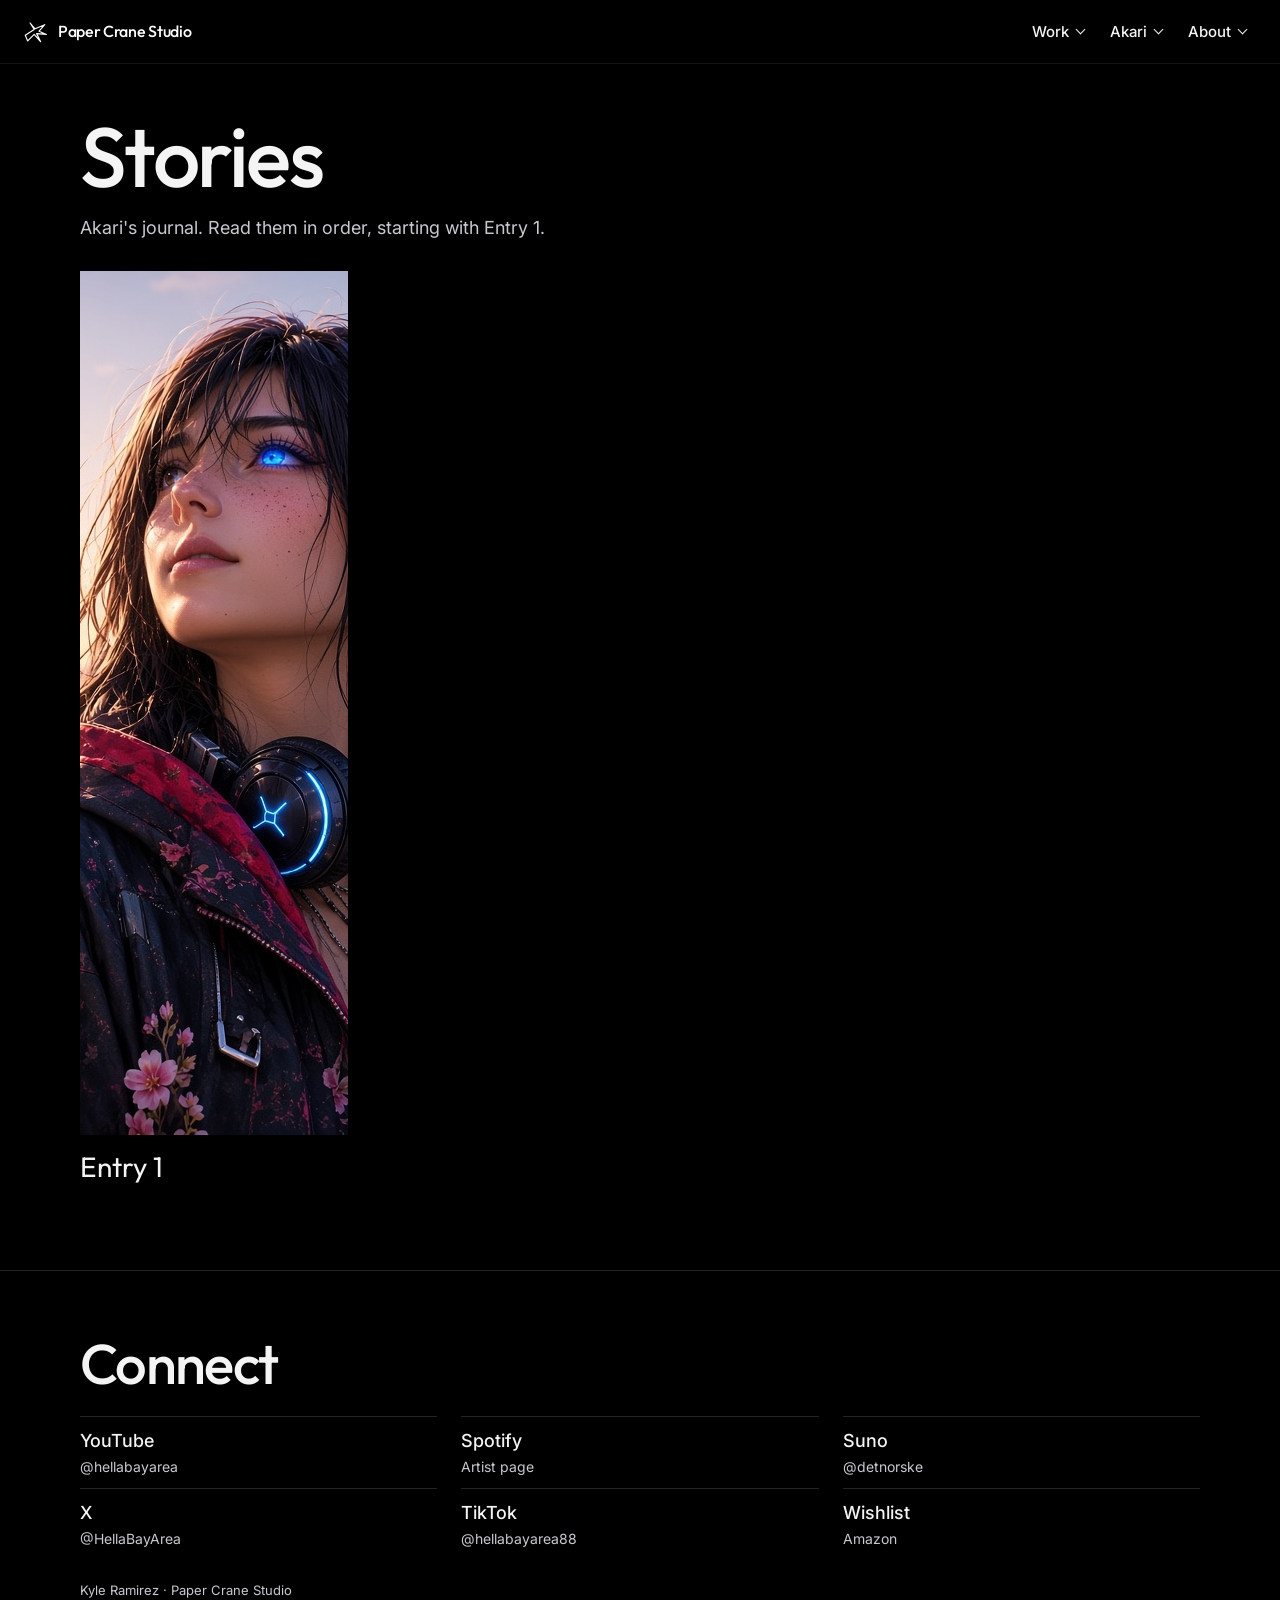
==== commit 45e35ef7: "Redesign the portfolio as Paper Crane Studio Split the long homepage into a short Akari hero, a four" ====
--- a/akari/stories/index.html
+++ b/akari/stories/index.html
@@ -3,82 +3,87 @@
 <head>
 <meta charset="utf-8">
 <meta name="viewport" content="width=device-width, initial-scale=1">
-<title>Stories · Akari · Paper Crane Studio</title>
-<meta name="description" content="Akari's journal, from Entry 1 through Entry 1.">
+<title>Stories · Akari</title>
+<meta name="description" content="Akari's journal, from Entry 1.">
 <link rel="canonical" href="https://hellabayarea.github.io/portfolio/akari/stories/">
 <meta property="og:type" content="website">
 <meta property="og:site_name" content="Paper Crane Studio">
-<meta property="og:title" content="Stories · Akari · Paper Crane Studio">
-<meta property="og:description" content="Akari's journal, from Entry 1 through Entry 1.">
+<meta property="og:title" content="Stories · Akari">
+<meta property="og:description" content="Akari's journal, from Entry 1.">
 <meta property="og:url" content="https://hellabayarea.github.io/portfolio/akari/stories/">
 <meta property="og:image" content="https://hellabayarea.github.io/portfolio/akari/stories/images/entry_01_first_sunrise.jpg">
-<meta property="og:image:alt" content="Akari looking at a sunrise; one brown eye and one electric-blue cybernetic eye">
+<meta property="og:image:alt" content="Akari looking at a sunrise, brown eye on the left of the image and an electric cyan eye on the right">
 <meta name="twitter:card" content="summary_large_image">
-<meta name="twitter:title" content="Stories · Akari · Paper Crane Studio">
-<meta name="twitter:description" content="Akari's journal, from Entry 1 through Entry 1.">
+<meta name="twitter:title" content="Stories · Akari">
+<meta name="twitter:description" content="Akari's journal, from Entry 1.">
 <meta name="twitter:image" content="https://hellabayarea.github.io/portfolio/akari/stories/images/entry_01_first_sunrise.jpg">
 <meta name="theme-color" content="#000000">
-<link rel="icon" href="../../assets/favicon.svg" type="image/svg+xml">
+<link rel="icon" href="data:image/svg+xml,%3Csvg xmlns='http://www.w3.org/2000/svg' viewBox='0 0 32 32'%3E%3Cpath d='M4 20 L15 13 L10 5 L16 12 L28 7 L21 15 L30 19 L18 18 L23 28 L15 19 L7 27 Z' fill='none' stroke='%23d7f6ff' stroke-width='1.4'/%3E%3C/svg%3E">
 <link rel="preconnect" href="https://fonts.googleapis.com">
 <link rel="preconnect" href="https://fonts.gstatic.com" crossorigin>
-<link href="https://fonts.googleapis.com/css2?family=Noto+Sans+JP:wght@400;500&family=Outfit:wght@300;400;500;600&display=swap" rel="stylesheet">
-<link rel="stylesheet" href="../../assets/css/studio.css">
-<script>document.documentElement.classList.add("js");</script>
+<link href="https://fonts.googleapis.com/css2?family=Inter:wght@400;500&family=Noto+Sans+JP:wght@400;500&family=Outfit:wght@500&display=swap" rel="stylesheet">
+<link rel="stylesheet" href="../../css/site.css">
 </head>
-<body>
+<body data-root="../../">
 <a class="skip" href="#content">Skip to content</a>
-<div class="nav">
-  <div class="nav-bar">
-    <a class="logo" href="../../index.html#top">Paper Crane Studio</a>
-    <input class="nav-check" type="checkbox" id="nav-check" aria-controls="nav-menu">
-    <label class="nav-toggle" for="nav-check"><span class="when-closed">Menu</span><span class="when-open">Close</span></label>
-    <nav class="nav-menu" id="nav-menu" aria-label="Primary">
-      <details class="nav-item">
-        <summary>Akari</summary>
-        <div class="nav-sub">
-          <a href="../../index.html#her-looks">Her looks</a>
-          <a href="../../akari/stories/" aria-current="page">Stories</a>
-          <a href="../../index.html#akari-video">Video</a>
-        </div>
-      </details>
-      <details class="nav-item">
-        <summary>Music</summary>
-        <div class="nav-sub">
-          <a href="../../index.html#music">Songs</a>
-          <a href="https://open.spotify.com/artist/5veTJMjUyzIwWuyG2h6DSA" target="_blank" rel="noopener noreferrer">Spotify <span aria-hidden="true">↗</span></a>
-          <a href="https://suno.com/@detnorske" target="_blank" rel="noopener noreferrer">Suno <span aria-hidden="true">↗</span></a>
-        </div>
-      </details>
-      <details class="nav-item align-end">
-        <summary>Videos</summary>
-        <div class="nav-sub">
-          <a href="../../index.html#videos">Teasers</a>
-          <a href="../../music-videos.html">All videos</a>
-        </div>
-      </details>
-      <a class="nav-link" href="../../index.html#art">Art</a>
-      <details class="nav-item align-end">
-        <summary>About</summary>
-        <div class="nav-sub">
-          <a href="../../index.html#journey">Journey</a>
-          <a href="../../index.html#contact">Connect</a>
-        </div>
-      </details>
-    </nav>
+<header class="site-nav">
+  <a class="brand" href="../../index.html">
+    <svg viewBox="0 0 32 32" aria-hidden="true"><path d="M4 20 L15 13 L10 5 L16 12 L28 7 L21 15 L30 19 L18 18 L23 28 L15 19 L7 27 Z" fill="none" stroke="currentColor" stroke-width="1.4" stroke-linejoin="round" stroke-linecap="round"/></svg>
+    Paper Crane Studio
+  </a>
+  <input class="nav-check" type="checkbox" id="nav-check">
+  <label class="nav-toggle" for="nav-check"><span class="sr">Menu</span><span class="burger" aria-hidden="true"></span></label>
+  <nav class="nav-links" aria-label="Primary">
+    <details class="drop">
+      <summary>Work</summary>
+      <div class="menu">
+        <a href="../../music.html">Music</a>
+        <a href="../../music-videos.html">Videos</a>
+        <a href="../../art.html">Art</a>
+      </div>
+    </details>
+    <details class="drop">
+      <summary>Akari</summary>
+      <div class="menu">
+        <a href="../">Her looks</a>
+        <a href="./" aria-current="page">Stories</a>
+      </div>
+    </details>
+    <details class="drop">
+      <summary>About</summary>
+      <div class="menu">
+        <a href="../../about.html">Journey</a>
+        <a href="#connect">Connect</a>
+      </div>
+    </details>
+  </nav>
+</header>
+<main class="page" id="content">
+  <div class="wrap">
+    <h1>Stories</h1>
+    <p class="lede">Akari's journal. Read them in order, starting with Entry 1.</p>
+    <ol class="archive">
+      <li><a href="1/">
+        <img src="images/entry_01_first_sunrise.jpg" alt="Akari looking at a sunrise, brown eye on the left of the image and an electric cyan eye on the right" width="1152" height="864">
+        <span>Entry 1</span>
+      </a></li>
+    </ol>
   </div>
-</div>
-
-<main class="page" id="content">
-<h1>Akari</h1>
-<p class="lead">Akari's journal, from Entry 1 through Entry 1. Read them in order, starting with Entry 1.</p>
-<ol class="archive">
-  <li><a href="1/">
-   <img src="images/entry_01_first_sunrise.jpg" alt="Akari looking at a sunrise; one brown eye and one electric-blue cybernetic eye" width="1152" height="864">
-   <span>Entry 1</span>
-  </a></li>
-</ol>
 </main>
-<footer class="site-footer">Paper Crane Studio · Akari. One story and one original image at a time.</footer>
-<script src="../../assets/js/site.js"></script>
+<footer class="site-footer" id="connect">
+  <div class="wrap">
+    <h2>Connect</h2>
+    <ul class="connect">
+      <li><a href="https://www.youtube.com/@hellabayarea" target="_blank" rel="noopener noreferrer"><b>YouTube</b><span>@hellabayarea</span></a></li>
+      <li><a href="https://open.spotify.com/artist/5veTJMjUyzIwWuyG2h6DSA" target="_blank" rel="noopener noreferrer"><b>Spotify</b><span>Artist page</span></a></li>
+      <li><a href="https://suno.com/@detnorske" target="_blank" rel="noopener noreferrer"><b>Suno</b><span>@detnorske</span></a></li>
+      <li><a href="https://x.com/HellaBayArea" target="_blank" rel="noopener noreferrer"><b>X</b><span>@HellaBayArea</span></a></li>
+      <li><a href="https://www.tiktok.com/@hellabayarea88" target="_blank" rel="noopener noreferrer"><b>TikTok</b><span>@hellabayarea88</span></a></li>
+      <li><a href="https://www.amazon.com/hz/wishlist/ls/H9T2JK96ONGY" target="_blank" rel="noopener noreferrer"><b>Wishlist</b><span>Amazon</span></a></li>
+    </ul>
+    <p class="legal">Kyle Ramirez · Paper Crane Studio</p>
+  </div>
+</footer>
+<script src="../../js/site.js"></script>
 </body>
 </html>
--- a/css/site.css
+++ b/css/site.css
@@ -0,0 +1,398 @@
+/* Paper Crane Studio. Dark, quiet, one accent. */
+:root {
+  --bg: #000;
+  --text: #f4f4f5;
+  --muted: #c8c8d0;
+  --cyan: #d7f6ff;
+  --line: rgba(255, 255, 255, 0.14);
+  --nav: 64px;
+  --font: Inter, "Noto Sans JP", system-ui, sans-serif;
+  --display: Outfit, Inter, "Noto Sans JP", system-ui, sans-serif;
+}
+* { box-sizing: border-box; }
+html { scroll-behavior: smooth; }
+body {
+  margin: 0;
+  background: var(--bg);
+  color: var(--text);
+  font-family: var(--font);
+  font-size: 16px;
+  line-height: 1.6;
+  -webkit-font-smoothing: antialiased;
+}
+img, video { max-width: 100%; display: block; }
+a { color: inherit; }
+a:focus-visible, button:focus-visible, summary:focus-visible, .nav-check:focus-visible + .nav-toggle {
+  outline: 2px solid var(--cyan);
+  outline-offset: 3px;
+}
+.skip {
+  position: absolute;
+  left: 12px;
+  top: -48px;
+  background: #fff;
+  color: #000;
+  padding: 8px 12px;
+  z-index: 80;
+  font-weight: 600;
+}
+.skip:focus { top: 12px; }
+.sr {
+  position: absolute;
+  width: 1px;
+  height: 1px;
+  padding: 0;
+  margin: -1px;
+  overflow: hidden;
+  clip: rect(0, 0, 0, 0);
+  white-space: nowrap;
+  border: 0;
+}
+.wrap { width: min(1120px, calc(100% - 48px)); margin-inline: auto; }
+h1, h2, h3 { font-family: var(--display); font-weight: 500; letter-spacing: -0.03em; line-height: 1.05; }
+.page { padding: 112px 0 80px; }
+.page h1 { font-size: clamp(48px, 7vw, 84px); margin: 0 0 14px; }
+.lede { margin: 0; max-width: 40rem; color: var(--muted); font-size: 18px; }
+.group { margin-top: 64px; }
+.group h2, .sec-head h2 {
+  font-size: clamp(32px, 4vw, 52px);
+  margin: 0 0 10px;
+}
+
+/* Nav */
+.site-nav {
+  position: fixed;
+  inset: 0 0 auto 0;
+  z-index: 50;
+  height: var(--nav);
+  display: flex;
+  align-items: center;
+  justify-content: space-between;
+  gap: 16px;
+  padding: 0 22px;
+  background: rgba(0, 0, 0, 0.82);
+  backdrop-filter: blur(16px);
+  border-bottom: 1px solid rgba(255, 255, 255, 0.08);
+}
+.brand {
+  display: inline-flex;
+  align-items: center;
+  gap: 10px;
+  color: #fff;
+  text-decoration: none;
+  font-family: var(--display);
+  font-weight: 500;
+  letter-spacing: -0.02em;
+  font-size: 16px;
+  min-height: 44px;
+}
+.brand svg { width: 26px; height: 26px; flex: none; }
+.nav-check {
+  position: absolute;
+  width: 1px;
+  height: 1px;
+  margin: 0;
+  clip: rect(0, 0, 0, 0);
+}
+.nav-toggle { display: none; }
+.nav-links { display: flex; align-items: center; gap: 2px; }
+.drop { position: relative; }
+.drop:not([open]) .menu { display: none; }
+.drop[open] .menu { display: block; }
+summary {
+  list-style: none;
+  cursor: pointer;
+  min-height: 44px;
+  display: inline-flex;
+  align-items: center;
+  gap: 8px;
+  padding: 0 12px;
+  color: var(--text);
+  font-size: 15px;
+  font-weight: 500;
+}
+summary::-webkit-details-marker { display: none; }
+summary::after {
+  content: "";
+  width: 6px;
+  height: 6px;
+  border-right: 1.5px solid currentColor;
+  border-bottom: 1.5px solid currentColor;
+  transform: translateY(-2px) rotate(45deg);
+}
+.menu {
+  position: absolute;
+  top: calc(100% + 8px);
+  right: 0;
+  min-width: 220px;
+  padding: 6px;
+  background: #050505;
+  border: 1px solid var(--line);
+  z-index: 60;
+}
+.menu::before {
+  content: "";
+  position: absolute;
+  left: 0;
+  right: 0;
+  top: -12px;
+  height: 12px;
+}
+.menu a {
+  display: flex;
+  align-items: center;
+  min-height: 44px;
+  padding: 6px 12px;
+  text-decoration: none;
+  color: var(--text);
+  font-size: 15px;
+}
+.menu a:hover { background: rgba(255, 255, 255, 0.06); }
+.menu a[aria-current="page"] { color: var(--cyan); }
+
+/* Hero */
+.hero {
+  position: relative;
+  min-height: 100vh;
+  display: flex;
+  flex-direction: column;
+  justify-content: center;
+  gap: 28px;
+  padding: 92px 0 48px;
+  overflow: hidden;
+}
+.hero::before {
+  content: "";
+  position: absolute;
+  inset: 0;
+  background: radial-gradient(ellipse at 50% 42%, rgba(90, 180, 220, 0.1), transparent 58%);
+  pointer-events: none;
+}
+.hero-copy { position: relative; text-align: center; }
+.hero-copy h1 {
+  margin: 0;
+  font-size: clamp(64px, 11vw, 128px);
+  font-weight: 500;
+}
+.hero-jp {
+  margin: 8px 0 0;
+  color: var(--muted);
+  letter-spacing: 0.22em;
+  font-size: 16px;
+}
+.hero-line { margin: 10px auto 0; max-width: 28rem; color: var(--muted); }
+.hero-layout {
+  position: relative;
+  width: min(1100px, calc(100% - 48px));
+  margin-inline: auto;
+  display: grid;
+  grid-template-columns: 1fr minmax(240px, 420px) 1fr;
+  grid-template-areas: "left portrait right";
+  align-items: center;
+  column-gap: 28px;
+}
+.portrait { grid-area: portrait; position: relative; aspect-ratio: 4 / 5; background: #050505; justify-self: center; width: 100%; }
+.portrait video { width: 100%; height: 100%; object-fit: cover; object-position: center 30%; }
+.holo-lines, .holo-scan { position: absolute; inset: 0; pointer-events: none; }
+.holo-lines {
+  background: repeating-linear-gradient(to bottom, rgba(0, 0, 0, 0.22) 0 1px, transparent 1px 4px);
+  mix-blend-mode: multiply;
+  opacity: 0.55;
+}
+.holo-scan {
+  inset: auto 0 0 0;
+  height: 28%;
+  background: linear-gradient(to bottom, transparent, rgba(190, 235, 255, 0.16), transparent);
+  animation: scan 8s linear infinite;
+}
+@keyframes scan {
+  from { transform: translateY(-120%); }
+  to { transform: translateY(360%); }
+}
+.portrait::after {
+  content: "";
+  position: absolute;
+  inset: 0;
+  pointer-events: none;
+  box-shadow: inset 0 0 0 1px rgba(215, 246, 255, 0.35), inset 0 0 40px rgba(80, 180, 220, 0.12);
+}
+.callouts { grid-area: left; display: flex; flex-direction: column; gap: 22px; margin: 92px 0 0; padding: 0; list-style: none; width: min(100%, 260px); align-self: start; }
+.callouts.right { grid-area: right; justify-self: start; }
+.callouts.left { justify-self: end; }
+.callout { display: flex; align-items: center; gap: 10px; }
+.callouts.left .callout { flex-direction: row-reverse; text-align: right; }
+.callout-dot {
+  width: 7px;
+  height: 7px;
+  border-radius: 50%;
+  background: var(--cyan);
+  box-shadow: 0 0 10px rgba(215, 246, 255, 0.8);
+  flex: none;
+}
+.callout-text { min-width: 0; }
+.en { display: block; font-size: 15px; font-weight: 500; }
+.ja { display: block; margin-top: 2px; font-size: 13px; color: var(--cyan); }
+.leaders { position: absolute; inset: 0; width: 100%; height: 100%; overflow: visible; pointer-events: none; }
+
+/* Featured */
+.featured { padding: 28px 0 88px; }
+.sec-head p { margin: 0; color: var(--muted); max-width: 36rem; }
+.feature-grid { display: grid; grid-template-columns: 1fr 1fr; gap: 36px 22px; margin-top: 28px; }
+.feature-card { display: flex; flex-direction: column; gap: 12px; text-decoration: none; color: inherit; }
+.feature-card .meta { display: flex; flex-direction: column; align-items: flex-start; gap: 2px; }
+.feature-card img { width: 100%; height: auto; aspect-ratio: 16 / 9; object-fit: cover; object-position: center center; background: #111; }
+.feature-card img.face { object-position: center 28%; }
+.feature-card .kicker { color: var(--cyan); font-size: 12px; letter-spacing: 0.16em; text-transform: uppercase; }
+.feature-card .name { font-family: var(--display); font-size: clamp(26px, 3vw, 36px); font-weight: 500; letter-spacing: -0.03em; }
+.feature-card .sub { color: var(--muted); font-size: 14px; }
+.feature-card:hover img, .feature-card:focus-visible img { outline: 1px solid rgba(215, 246, 255, 0.8); outline-offset: 0; }
+.more-link { display: inline-flex; align-items: center; min-height: 44px; margin-top: 8px; color: var(--cyan); text-decoration: none; }
+
+/* Footer / connect */
+.site-footer { border-top: 1px solid var(--line); padding: 64px 0 72px; }
+.site-footer h2 { font-size: clamp(36px, 5vw, 56px); margin: 0 0 22px; }
+.connect { list-style: none; display: grid; grid-template-columns: repeat(3, minmax(0, 1fr)); gap: 8px 24px; margin: 0; padding: 0; }
+.connect a { display: flex; flex-direction: column; justify-content: center; min-height: 64px; text-decoration: none; border-top: 1px solid var(--line); padding-top: 10px; }
+.connect b { font-weight: 500; font-size: 18px; }
+.connect span { color: var(--muted); font-size: 14px; }
+.connect a:hover b { color: var(--cyan); }
+.legal { margin: 28px 0 0; color: var(--muted); font-size: 13px; }
+
+/* Inner pages */
+.spotlight { display: grid; grid-template-columns: minmax(180px, 300px) 1fr; gap: 28px; align-items: center; margin-top: 36px; }
+.spotlight img { width: 100%; aspect-ratio: 1; object-fit: cover; background: #111; }
+.spotlight h2 { margin: 8px 0; font-size: clamp(32px, 4vw, 48px); }
+.note { margin: 16px 0; padding-left: 14px; border-left: 2px solid var(--cyan); color: var(--text); }
+.note a, .text-link { color: var(--cyan); }
+.song-grid, .art-grid { display: grid; grid-template-columns: repeat(4, 1fr); gap: 22px 16px; margin-top: 20px; }
+.song, .shot { display: flex; flex-direction: column; gap: 8px; text-decoration: none; color: inherit; }
+.song img, .shot img { width: 100%; aspect-ratio: 1; object-fit: cover; background: #111; }
+.shot.wide img { aspect-ratio: 16 / 9; }
+.song h3, .shot span { margin: 0; font-size: 15px; font-weight: 500; }
+.song p, .shot small { margin: 0; color: var(--muted); font-size: 13px; }
+.out { display: flex; flex-wrap: wrap; gap: 18px 28px; margin-top: 28px; }
+.out a { color: var(--cyan); min-height: 44px; display: inline-flex; align-items: center; }
+
+.vgrid { display: grid; grid-template-columns: 1fr 1fr; gap: 32px 20px; }
+.vcard h3 { margin: 12px 0 0; font-size: 22px; }
+.vcard .sub { margin: 2px 0 0; color: var(--cyan); font-size: 14px; }
+.vcard p { margin: 6px 0 0; color: var(--muted); font-size: 14px; }
+.vcard video { width: 100%; aspect-ratio: 16 / 9; background: #0a0a0a; object-fit: cover; }
+.vlinks { display: flex; flex-wrap: wrap; gap: 8px 16px; margin-top: 8px; }
+.vlinks a { color: var(--cyan); font-size: 14px; min-height: 44px; display: inline-flex; align-items: center; }
+.dur { color: var(--muted); font-size: 13px; }
+
+.looks { display: grid; grid-template-columns: repeat(3, 1fr); gap: 16px; margin-top: 18px; }
+.looks img { width: 100%; aspect-ratio: 3 / 2; object-fit: cover; background: #111; }
+.styles { margin: 8px 0 0; color: var(--muted); }
+.story-card { display: grid; grid-template-columns: minmax(160px, 280px) 1fr; gap: 20px; align-items: center; margin-top: 16px; text-decoration: none; color: inherit; }
+.story-card img { width: 100%; aspect-ratio: 4 / 3; object-fit: cover; background: #111; }
+.story-card h3 { margin: 0 0 8px; font-size: 32px; }
+
+.journey { list-style: none; margin: 28px 0 0; padding: 0; }
+.journey li { display: grid; grid-template-columns: 160px 1fr; gap: 22px; padding: 26px 0; border-top: 1px solid var(--line); }
+.when { color: var(--cyan); font-size: 14px; letter-spacing: 0.08em; text-transform: uppercase; }
+.journey h3 { margin: 0 0 6px; font-size: 26px; }
+.journey p { margin: 0; color: var(--muted); max-width: 40rem; }
+.skills { list-style: none; display: grid; grid-template-columns: repeat(4, 1fr); gap: 18px; margin: 36px 0 0; padding: 0; }
+.skills li { border-top: 1px solid var(--line); padding-top: 12px; }
+.skills b { display: block; font-weight: 500; }
+.skills span { color: var(--muted); font-size: 14px; }
+
+.journal { width: min(720px, 100%); }
+.journal figure { margin: 0; }
+.journal img { width: 100%; height: auto; }
+.prose p { font-size: 18px; line-height: 1.75; color: #ececf1; }
+.archive { list-style: none; display: grid; grid-template-columns: repeat(auto-fill, minmax(240px, 1fr)); gap: 16px; margin: 28px 0 0; padding: 0; }
+.archive a { display: flex; flex-direction: column; gap: 10px; text-decoration: none; color: inherit; }
+.archive img { width: 100%; aspect-ratio: 4 / 3; object-fit: cover; background: #111; }
+.archive span { font-family: var(--display); font-size: 28px; }
+.download, .pager { display: flex; flex-wrap: wrap; gap: 12px 18px; align-items: center; margin-top: 22px; }
+.download a, .pager a { min-height: 44px; display: inline-flex; align-items: center; color: var(--cyan); }
+
+dialog#lightbox {
+  max-width: min(1100px, 94vw);
+  padding: 16px;
+  background: #050505;
+  color: var(--text);
+  border: 1px solid var(--line);
+}
+dialog#lightbox::backdrop { background: rgba(0, 0, 0, 0.88); }
+dialog#lightbox img { max-height: 78vh; width: auto; margin-inline: auto; }
+dialog#lightbox figcaption { margin-top: 10px; color: var(--muted); }
+.dlg-close { min-height: 44px; min-width: 44px; background: transparent; color: var(--text); border: 1px solid var(--line); padding: 8px 14px; cursor: pointer; }
+
+@media (max-width: 900px) {
+  .song-grid, .art-grid, .skills { grid-template-columns: 1fr 1fr; }
+  .looks { grid-template-columns: 1fr; }
+  .spotlight, .story-card, .journey li { grid-template-columns: 1fr; }
+  .connect { grid-template-columns: 1fr 1fr; }
+}
+@media (max-width: 860px) {
+  .nav-toggle {
+    display: inline-flex;
+    align-items: center;
+    justify-content: center;
+    width: 44px;
+    height: 44px;
+    border: 1px solid var(--line);
+    color: #fff;
+    cursor: pointer;
+  }
+  .burger, .burger::before, .burger::after {
+    display: block;
+    width: 16px;
+    height: 1.5px;
+    background: #fff;
+    position: relative;
+  }
+  .burger::before, .burger::after { content: ""; position: absolute; left: 0; }
+  .burger::before { top: -5px; }
+  .burger::after { top: 5px; }
+  .nav-check:checked ~ .nav-toggle .burger { background: transparent; }
+  .nav-check:checked ~ .nav-toggle .burger::before { top: 0; transform: rotate(45deg); }
+  .nav-check:checked ~ .nav-toggle .burger::after { top: 0; transform: rotate(-45deg); }
+  .nav-links {
+    display: none;
+    position: absolute;
+    top: var(--nav);
+    left: 0;
+    right: 0;
+    flex-direction: column;
+    align-items: stretch;
+    gap: 0;
+    padding: 8px 12px 16px;
+    background: #000;
+    border-bottom: 1px solid var(--line);
+    max-height: calc(100vh - var(--nav));
+    overflow: auto;
+  }
+  .nav-check:checked ~ .nav-links { display: flex; }
+  .drop { width: 100%; }
+  summary { width: 100%; justify-content: space-between; }
+  .menu { position: static; border: 0; background: transparent; min-width: 0; padding: 0 0 8px 8px; }
+  .menu::before { display: none; }
+  .hero-layout {
+    grid-template-columns: 1fr 1fr;
+    grid-template-areas:
+      "portrait portrait"
+      "left right";
+    row-gap: 16px;
+  }
+  .callouts, .callouts.left, .callouts.right { width: auto; justify-self: stretch; margin-top: 0; align-self: stretch; }
+  .callouts.left .callout, .callout { flex-direction: row; text-align: left; }
+  .callout { align-items: flex-start; border: 1px solid var(--line); padding: 10px; background: #050505; }
+  .callout-dot, .leaders { display: none; }
+  .portrait { width: min(78vw, 420px); }
+}
+@media (max-width: 700px) {
+  .wrap, .hero-layout { width: min(1120px, calc(100% - 32px)); }
+  .feature-grid, .vgrid, .connect { grid-template-columns: 1fr; }
+  .page { padding-top: 96px; }
+  .hero { padding-top: 84px; }
+}
+@media (prefers-reduced-motion: reduce) {
+  html { scroll-behavior: auto; }
+  .holo-scan { display: none; }
+  .feature-card, .song, .shot { transition: none; }
+}
